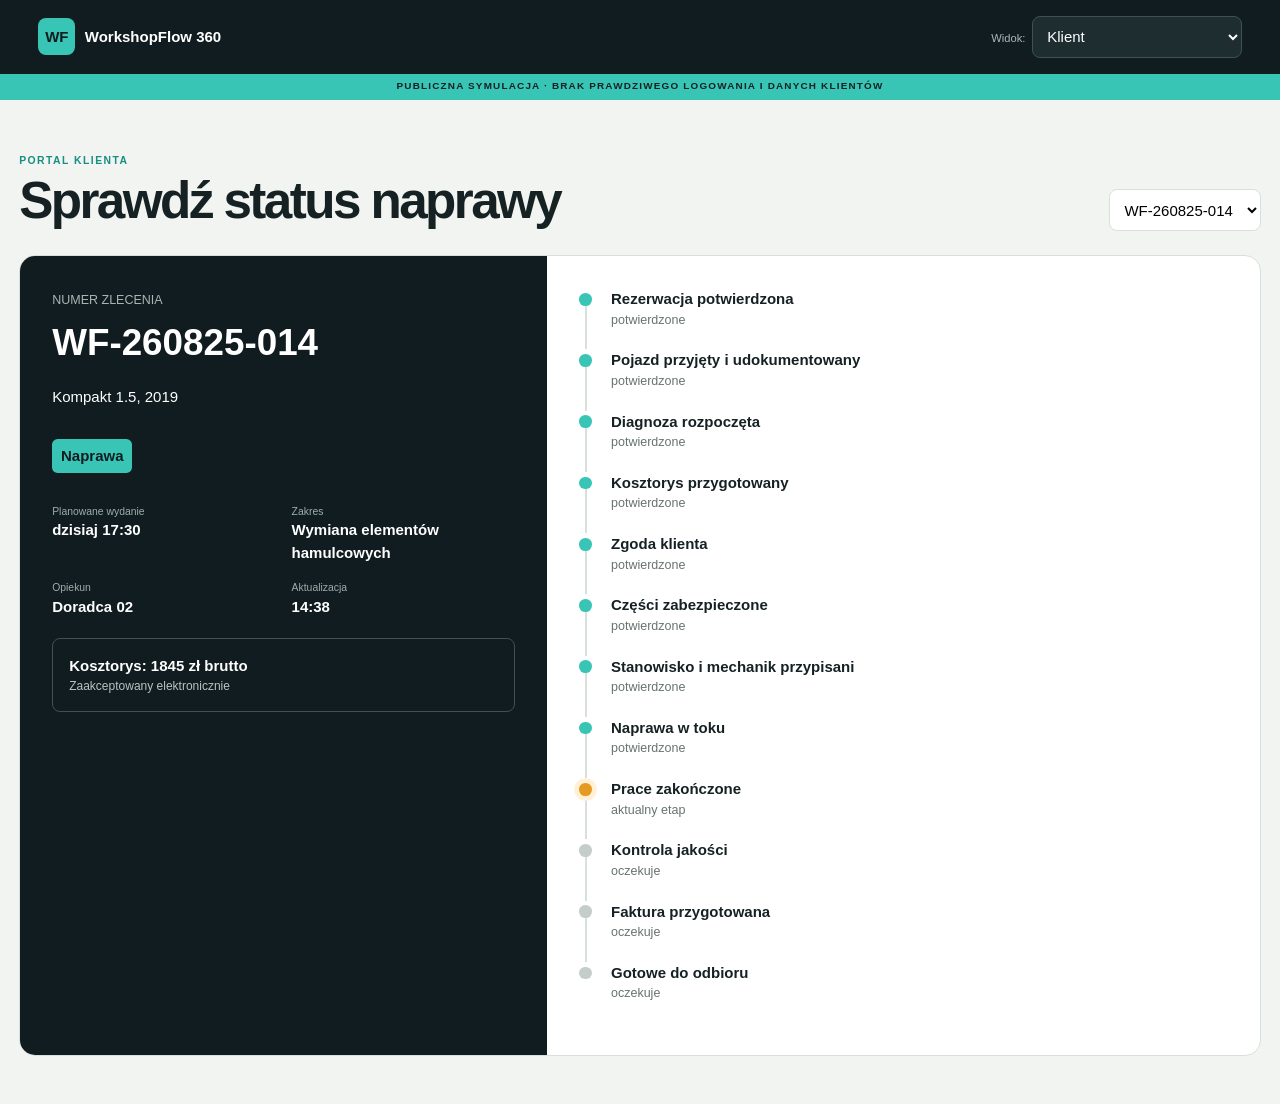
==== portal/index.html @ da0103a5 "Initial public portfolio release" ====
<!doctype html><html lang="pl"><head><meta charset="utf-8"><meta name="viewport" content="width=device-width,initial-scale=1"><meta name="theme-color" content="#101c1f"><title>Panel demo — WorkshopFlow 360</title><link rel="stylesheet" href="app.css"></head><body><header><a href="../index.html" class="brand"><span>WF</span> WorkshopFlow 360</a><div><label for="role">Widok:</label><select id="role"><option value="client">Klient</option><option value="advisor">Doradca serwisowy</option><option value="planner">Planista</option><option value="mechanic">Mechanik</option><option value="diagnostics">Diagnostyka</option><option value="parts">Magazyn części</option><option value="quality">Kontrola jakości</option><option value="billing">Administracja / faktury</option><option value="manager">Kierownik — pełny widok</option></select></div></header><div class="notice">PUBLICZNA SYMULACJA · BRAK PRAWDZIWEGO LOGOWANIA I DANYCH KLIENTÓW</div><main><section id="clientView" class="view"><div class="view-head"><div><small>PORTAL KLIENTA</small><h1>Sprawdź status naprawy</h1></div><select id="orderSelect"><option value="WF-260825-014">WF-260825-014</option><option value="WF-260825-019">WF-260825-019</option><option value="WF-260824-031">WF-260824-031</option></select></div><div id="clientOrder"></div></section><section id="staffView" class="view" hidden><div class="view-head"><div><small id="roleKicker">PANEL DZIAŁU</small><h1 id="roleTitle">Kolejka pracy</h1></div><div class="clock"><b>25.08.2026</b><span>14:42 · zmiana dzienna</span></div></div><div id="managerKpis" class="kpis"></div><div class="toolbar"><input id="search" placeholder="Szukaj zlecenia, pojazdu lub klienta…"><select id="statusFilter"><option value="all">Wszystkie statusy</option><option>Diagnoza</option><option>Oczekuje na zgodę</option><option>Części</option><option>Naprawa</option><option>Kontrola jakości</option><option>Gotowe</option></select></div><div class="table-wrap"><table><thead><tr><th>Zlecenie</th><th>Pojazd / klient</th><th>Etap</th><th>Termin</th><th>Odpowiedzialny</th><th id="amountHead">Wartość</th></tr></thead><tbody id="ordersBody"></tbody></table></div><div class="lower-grid"><article><b>Alerty dla tej roli</b><div id="alerts"></div></article><article><b>Obciążenie stanowisk</b><div id="bays"></div></article></div></section></main><script src="app.js"></script></body></html>
---- portal/app.css ----
:root{--dark:#101c1f;--teal:#39c5b5;--paper:#f2f4f1;--line:#d9dfdc;--muted:#667371;--red:#d95c4c;--amber:#e79a21}*{box-sizing:border-box}body{margin:0;background:var(--paper);color:#152123;font:15px/1.5 Inter,"Segoe UI",sans-serif}header{display:flex;justify-content:space-between;align-items:center;gap:1rem;padding:1rem 3vw;background:var(--dark);color:white}.brand{display:flex;align-items:center;gap:.6rem;color:white;text-decoration:none;font-weight:800}.brand span{display:grid;place-items:center;width:2.3rem;height:2.3rem;border-radius:.5rem;background:var(--teal);color:var(--dark)}header label{font-size:.7rem;color:#aab7b5;margin-right:.4rem}select,input{font:inherit;border:1px solid var(--line);border-radius:.5rem;padding:.65rem;background:white}header select{background:#1d2d30;color:white;border-color:#405053}.notice{text-align:center;background:var(--teal);font-size:.62rem;font-weight:900;letter-spacing:.12em;padding:.35rem}main{max-width:1280px;margin:auto;padding:3rem 1.2rem}.view-head{display:flex;justify-content:space-between;align-items:end;gap:1rem;margin-bottom:1.5rem}.view-head small{font-size:.65rem;font-weight:900;letter-spacing:.14em;color:#188e82}.view-head h1{font-size:clamp(2rem,4vw,4rem);letter-spacing:-.05em;line-height:1;margin:.3rem 0}.clock{text-align:right}.clock b,.clock span{display:block}.clock span{color:var(--muted);font-size:.75rem}.client-card{display:grid;grid-template-columns:.85fr 1.15fr;background:white;border:1px solid var(--line);border-radius:1rem;overflow:hidden}.client-summary{padding:2rem;background:var(--dark);color:white}.client-summary small{color:#a9b6b4}.client-summary h2{font-size:2.3rem;margin:.3rem 0}.client-summary .status{display:inline-block;padding:.35rem .55rem;background:var(--teal);color:var(--dark);font-weight:800;border-radius:.35rem;margin:1rem 0}.client-summary dl{display:grid;grid-template-columns:1fr 1fr;gap:1rem}.client-summary dt{font-size:.65rem;color:#9eadab}.client-summary dd{margin:0;font-weight:700}.estimate{margin-top:1.2rem;padding:1rem;border:1px solid #405053;border-radius:.5rem}.estimate b,.estimate span{display:block}.estimate span{font-size:.75rem;color:#b7c4c2}.approve{width:100%;margin-top:.7rem;padding:.7rem;border:0;border-radius:.45rem;background:var(--teal);font-weight:800;cursor:pointer}.timeline{padding:2rem}.step{display:grid;grid-template-columns:1rem 1fr;gap:1rem;padding:0 0 1.25rem;position:relative}.step:before{content:"";position:absolute;left:.38rem;top:.9rem;bottom:0;width:2px;background:var(--line)}.step:last-child:before{display:none}.step i{width:.8rem;height:.8rem;border-radius:50%;background:#c5cdca;margin-top:.3rem;z-index:1}.step.done i{background:var(--teal)}.step.active i{background:var(--amber);box-shadow:0 0 0 .3rem #fff0d6}.step b,.step small{display:block}.step small{color:var(--muted)}.kpis{display:grid;grid-template-columns:repeat(4,1fr);gap:.7rem;margin-bottom:1rem}.kpis div{background:white;border:1px solid var(--line);padding:1rem;border-radius:.7rem}.kpis small,.kpis b{display:block}.kpis small{color:var(--muted);font-size:.68rem}.kpis b{font-size:1.7rem}.toolbar{display:flex;gap:.6rem;margin:1rem 0}.toolbar input{flex:1}.table-wrap{overflow:auto;background:white;border:1px solid var(--line);border-radius:.8rem}table{width:100%;border-collapse:collapse;min-width:850px}th,td{text-align:left;padding:.85rem;border-bottom:1px solid var(--line);font-size:.78rem}th{font-size:.64rem;letter-spacing:.06em;color:var(--muted);background:#f8f9f7}.tag{display:inline-block;padding:.25rem .45rem;border-radius:99px;background:#e3f4f0;color:#08786d;font-weight:800}.tag.wait{background:#fff0d6;color:#9c6208}.tag.late{background:#f9dfdb;color:#9c3528}.lower-grid{display:grid;grid-template-columns:1fr 1fr;gap:.8rem;margin-top:.8rem}.lower-grid>article{background:white;border:1px solid var(--line);padding:1rem;border-radius:.7rem}.alert,.bay{display:flex;justify-content:space-between;gap:1rem;padding:.65rem 0;border-bottom:1px solid var(--line);font-size:.76rem}.alert span,.bay span{color:var(--muted)}.bar{width:120px;height:.4rem;background:#e5e9e7;border-radius:1rem;margin-top:.35rem;overflow:hidden}.bar i{display:block;height:100%;background:var(--teal)}@media(max-width:760px){header{align-items:flex-start;flex-direction:column}.view-head{align-items:flex-start;flex-direction:column}.client-card,.lower-grid{grid-template-columns:1fr}.kpis{grid-template-columns:1fr 1fr}.toolbar{flex-direction:column}.clock{text-align:left}}
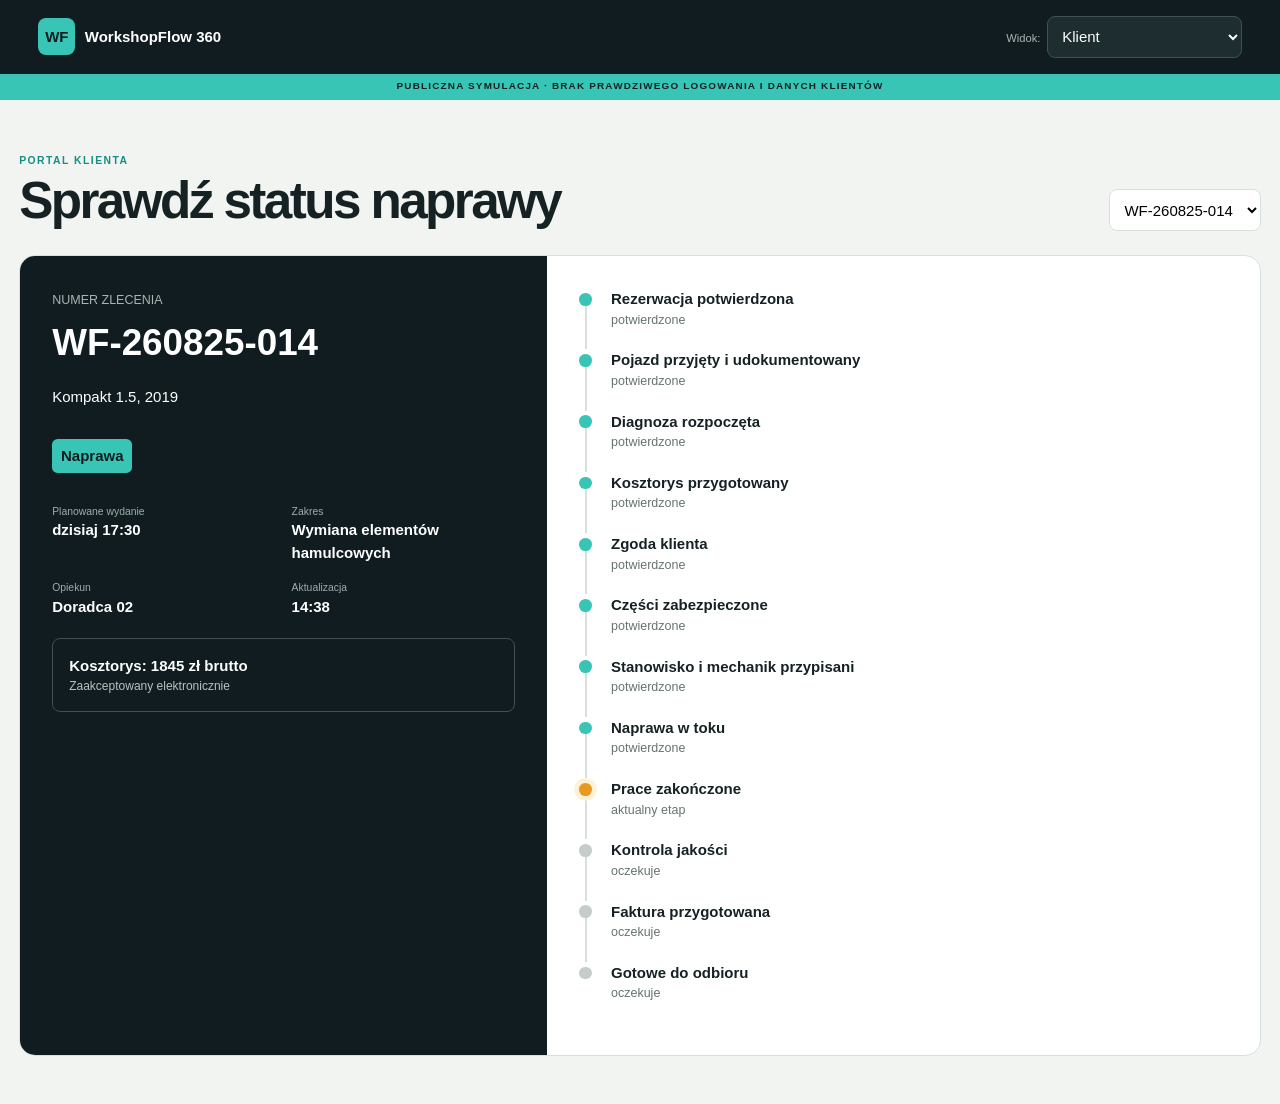
==== commit f6b7ad3a: "Polish public wording" ====
--- a/portal/index.html
+++ b/portal/index.html
@@ -1 +1 @@
-<!doctype html><html lang="pl"><head><meta charset="utf-8"><meta name="viewport" content="width=device-width,initial-scale=1"><meta name="theme-color" content="#101c1f"><title>Panel demo — WorkshopFlow 360</title><link rel="stylesheet" href="app.css"></head><body><header><a href="../index.html" class="brand"><span>WF</span> WorkshopFlow 360</a><div><label for="role">Widok:</label><select id="role"><option value="client">Klient</option><option value="advisor">Doradca serwisowy</option><option value="planner">Planista</option><option value="mechanic">Mechanik</option><option value="diagnostics">Diagnostyka</option><option value="parts">Magazyn części</option><option value="quality">Kontrola jakości</option><option value="billing">Administracja / faktury</option><option value="manager">Kierownik — pełny widok</option></select></div></header><div class="notice">PUBLICZNA SYMULACJA · BRAK PRAWDZIWEGO LOGOWANIA I DANYCH KLIENTÓW</div><main><section id="clientView" class="view"><div class="view-head"><div><small>PORTAL KLIENTA</small><h1>Sprawdź status naprawy</h1></div><select id="orderSelect"><option value="WF-260825-014">WF-260825-014</option><option value="WF-260825-019">WF-260825-019</option><option value="WF-260824-031">WF-260824-031</option></select></div><div id="clientOrder"></div></section><section id="staffView" class="view" hidden><div class="view-head"><div><small id="roleKicker">PANEL DZIAŁU</small><h1 id="roleTitle">Kolejka pracy</h1></div><div class="clock"><b>25.08.2026</b><span>14:42 · zmiana dzienna</span></div></div><div id="managerKpis" class="kpis"></div><div class="toolbar"><input id="search" placeholder="Szukaj zlecenia, pojazdu lub klienta…"><select id="statusFilter"><option value="all">Wszystkie statusy</option><option>Diagnoza</option><option>Oczekuje na zgodę</option><option>Części</option><option>Naprawa</option><option>Kontrola jakości</option><option>Gotowe</option></select></div><div class="table-wrap"><table><thead><tr><th>Zlecenie</th><th>Pojazd / klient</th><th>Etap</th><th>Termin</th><th>Odpowiedzialny</th><th id="amountHead">Wartość</th></tr></thead><tbody id="ordersBody"></tbody></table></div><div class="lower-grid"><article><b>Alerty dla tej roli</b><div id="alerts"></div></article><article><b>Obciążenie stanowisk</b><div id="bays"></div></article></div></section></main><script src="app.js"></script></body></html>
+<!doctype html><html lang="pl"><head><meta charset="utf-8"><meta name="viewport" content="width=device-width,initial-scale=1"><meta name="theme-color" content="#101c1f"><title>Panel demo, WorkshopFlow 360</title><link rel="stylesheet" href="app.css"></head><body><header><a href="../index.html" class="brand"><span>WF</span> WorkshopFlow 360</a><div><label for="role">Widok:</label><select id="role"><option value="client">Klient</option><option value="advisor">Doradca serwisowy</option><option value="planner">Planista</option><option value="mechanic">Mechanik</option><option value="diagnostics">Diagnostyka</option><option value="parts">Magazyn części</option><option value="quality">Kontrola jakości</option><option value="billing">Administracja / faktury</option><option value="manager">Kierownik, pełny widok</option></select></div></header><div class="notice">PUBLICZNA SYMULACJA · BRAK PRAWDZIWEGO LOGOWANIA I DANYCH KLIENTÓW</div><main><section id="clientView" class="view"><div class="view-head"><div><small>PORTAL KLIENTA</small><h1>Sprawdź status naprawy</h1></div><select id="orderSelect"><option value="WF-260825-014">WF-260825-014</option><option value="WF-260825-019">WF-260825-019</option><option value="WF-260824-031">WF-260824-031</option></select></div><div id="clientOrder"></div></section><section id="staffView" class="view" hidden><div class="view-head"><div><small id="roleKicker">PANEL DZIAŁU</small><h1 id="roleTitle">Kolejka pracy</h1></div><div class="clock"><b>25.08.2026</b><span>14:42 · zmiana dzienna</span></div></div><div id="managerKpis" class="kpis"></div><div class="toolbar"><input id="search" placeholder="Szukaj zlecenia, pojazdu lub klienta…"><select id="statusFilter"><option value="all">Wszystkie statusy</option><option>Diagnoza</option><option>Oczekuje na zgodę</option><option>Części</option><option>Naprawa</option><option>Kontrola jakości</option><option>Gotowe</option></select></div><div class="table-wrap"><table><thead><tr><th>Zlecenie</th><th>Pojazd / klient</th><th>Etap</th><th>Termin</th><th>Odpowiedzialny</th><th id="amountHead">Wartość</th></tr></thead><tbody id="ordersBody"></tbody></table></div><div class="lower-grid"><article><b>Alerty dla tej roli</b><div id="alerts"></div></article><article><b>Obciążenie stanowisk</b><div id="bays"></div></article></div></section></main><script src="app.js"></script></body></html>
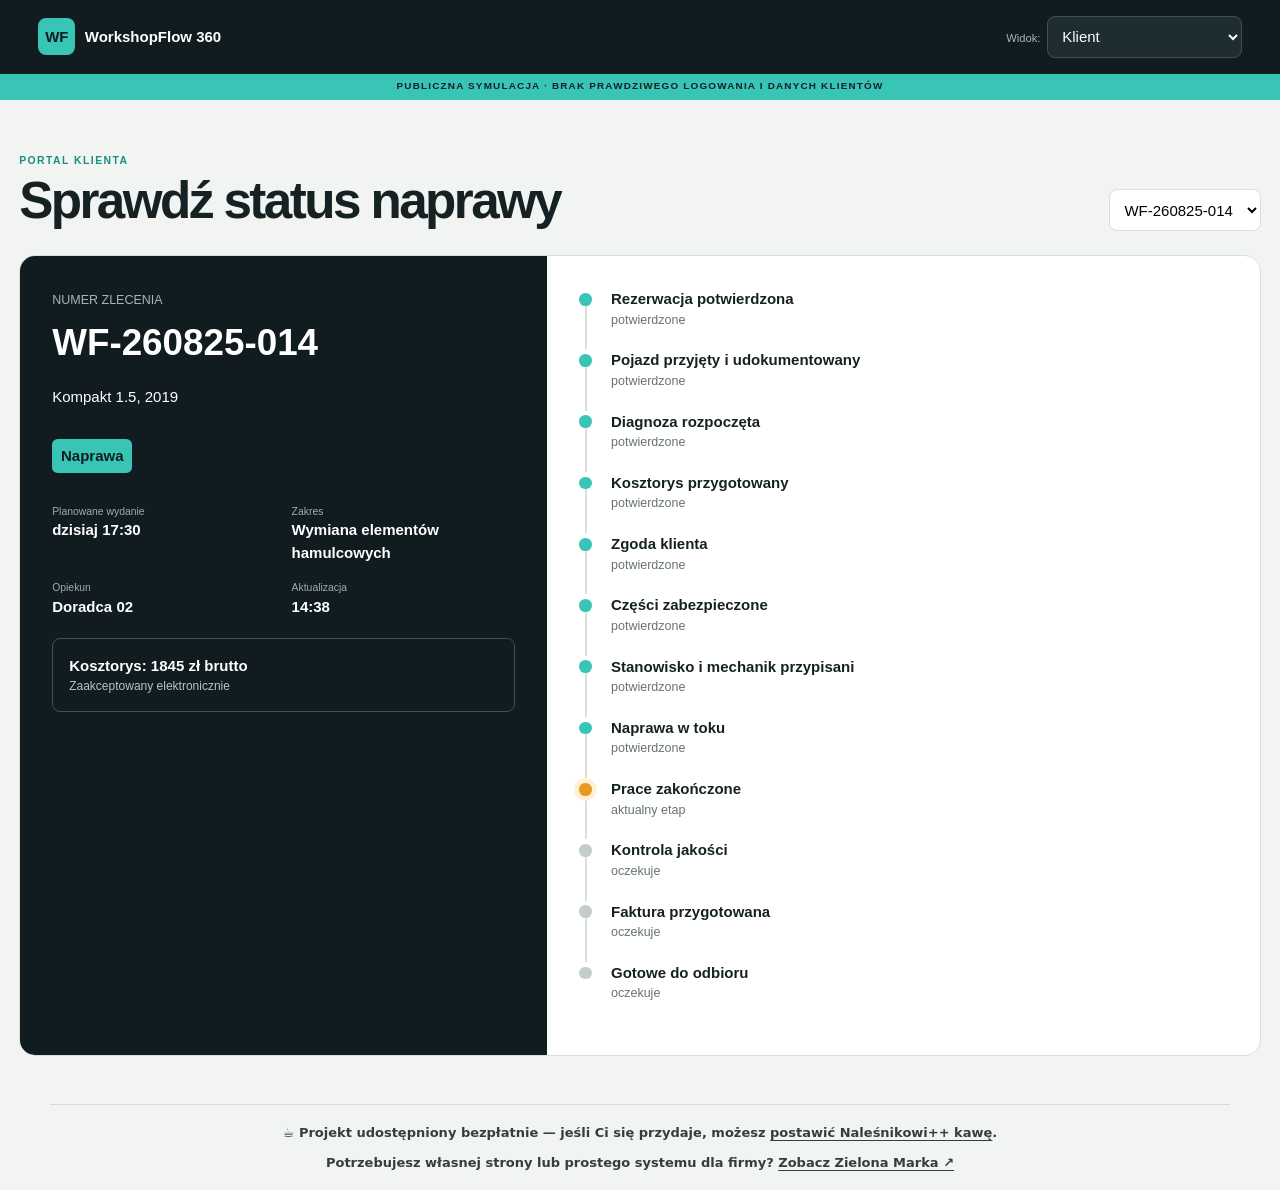
==== commit 43a36c25: "Add coffee support and Zielona Marka footer link" ====
--- a/portal/index.html
+++ b/portal/index.html
@@ -1 +1,11 @@
-<!doctype html><html lang="pl"><head><meta charset="utf-8"><meta name="viewport" content="width=device-width,initial-scale=1"><meta name="theme-color" content="#101c1f"><title>Panel demo, WorkshopFlow 360</title><link rel="stylesheet" href="app.css"></head><body><header><a href="../index.html" class="brand"><span>WF</span> WorkshopFlow 360</a><div><label for="role">Widok:</label><select id="role"><option value="client">Klient</option><option value="advisor">Doradca serwisowy</option><option value="planner">Planista</option><option value="mechanic">Mechanik</option><option value="diagnostics">Diagnostyka</option><option value="parts">Magazyn części</option><option value="quality">Kontrola jakości</option><option value="billing">Administracja / faktury</option><option value="manager">Kierownik, pełny widok</option></select></div></header><div class="notice">PUBLICZNA SYMULACJA · BRAK PRAWDZIWEGO LOGOWANIA I DANYCH KLIENTÓW</div><main><section id="clientView" class="view"><div class="view-head"><div><small>PORTAL KLIENTA</small><h1>Sprawdź status naprawy</h1></div><select id="orderSelect"><option value="WF-260825-014">WF-260825-014</option><option value="WF-260825-019">WF-260825-019</option><option value="WF-260824-031">WF-260824-031</option></select></div><div id="clientOrder"></div></section><section id="staffView" class="view" hidden><div class="view-head"><div><small id="roleKicker">PANEL DZIAŁU</small><h1 id="roleTitle">Kolejka pracy</h1></div><div class="clock"><b>25.08.2026</b><span>14:42 · zmiana dzienna</span></div></div><div id="managerKpis" class="kpis"></div><div class="toolbar"><input id="search" placeholder="Szukaj zlecenia, pojazdu lub klienta…"><select id="statusFilter"><option value="all">Wszystkie statusy</option><option>Diagnoza</option><option>Oczekuje na zgodę</option><option>Części</option><option>Naprawa</option><option>Kontrola jakości</option><option>Gotowe</option></select></div><div class="table-wrap"><table><thead><tr><th>Zlecenie</th><th>Pojazd / klient</th><th>Etap</th><th>Termin</th><th>Odpowiedzialny</th><th id="amountHead">Wartość</th></tr></thead><tbody id="ordersBody"></tbody></table></div><div class="lower-grid"><article><b>Alerty dla tej roli</b><div id="alerts"></div></article><article><b>Obciążenie stanowisk</b><div id="bays"></div></article></div></section></main><script src="app.js"></script></body></html>
+<!doctype html><html lang="pl"><head><meta charset="utf-8"><meta name="viewport" content="width=device-width,initial-scale=1"><meta name="theme-color" content="#101c1f"><title>Panel demo, WorkshopFlow 360</title><link rel="stylesheet" href="app.css"></head><body><header><a href="../index.html" class="brand"><span>WF</span> WorkshopFlow 360</a><div><label for="role">Widok:</label><select id="role"><option value="client">Klient</option><option value="advisor">Doradca serwisowy</option><option value="planner">Planista</option><option value="mechanic">Mechanik</option><option value="diagnostics">Diagnostyka</option><option value="parts">Magazyn części</option><option value="quality">Kontrola jakości</option><option value="billing">Administracja / faktury</option><option value="manager">Kierownik, pełny widok</option></select></div></header><div class="notice">PUBLICZNA SYMULACJA · BRAK PRAWDZIWEGO LOGOWANIA I DANYCH KLIENTÓW</div><main><section id="clientView" class="view"><div class="view-head"><div><small>PORTAL KLIENTA</small><h1>Sprawdź status naprawy</h1></div><select id="orderSelect" aria-label="Numer zlecenia"><option value="WF-260825-014">WF-260825-014</option><option value="WF-260825-019">WF-260825-019</option><option value="WF-260824-031">WF-260824-031</option></select></div><div id="clientOrder"></div></section><section id="staffView" class="view" hidden><div class="view-head"><div><small id="roleKicker">PANEL DZIAŁU</small><h1 id="roleTitle">Kolejka pracy</h1></div><div class="clock"><b>25.08.2026</b><span>14:42 · zmiana dzienna</span></div></div><div id="managerKpis" class="kpis"></div><div class="toolbar"><input id="search" aria-label="Szukaj zlecenia" placeholder="Szukaj zlecenia, pojazdu lub klienta…"><select id="statusFilter" aria-label="Filtr statusu"><option value="all">Wszystkie statusy</option><option>Diagnoza</option><option>Oczekuje na zgodę</option><option>Części</option><option>Naprawa</option><option>Kontrola jakości</option><option>Gotowe</option></select></div><div class="table-wrap"><table><thead><tr><th>Zlecenie</th><th>Pojazd / klient</th><th>Etap</th><th>Termin</th><th>Odpowiedzialny</th><th id="amountHead">Wartość</th></tr></thead><tbody id="ordersBody"></tbody></table></div><div class="lower-grid"><article><b>Alerty dla tej roli</b><div id="alerts"></div></article><article><b>Obciążenie stanowisk</b><div id="bays"></div></article></div></section></main><script src="app.js"></script>
+  <style>
+    .creator-support-strip{max-width:1180px;margin:0 auto;padding:18px 20px;display:flex;flex-wrap:wrap;justify-content:center;gap:10px 18px;border-top:1px solid rgba(127,127,127,.22);font:600 13px/1.5 system-ui,-apple-system,"Segoe UI",sans-serif;text-align:center}
+    .creator-support-strip span{opacity:.86}.creator-support-strip a{font-weight:800;color:inherit;text-decoration:underline;text-underline-offset:3px}
+    @media print{.creator-support-strip{display:none!important}}
+  </style>
+  <aside class="creator-support-strip" aria-label="Wsparcie autora i Zielona Marka">
+    <span>☕ Projekt udostępniony bezpłatnie — jeśli Ci się przydaje, możesz <a href="https://buymeacoffee.com/nalesnik_plus_plus" target="_blank" rel="noopener noreferrer">postawić Naleśnikowi++ kawę</a>.</span>
+    <span>Potrzebujesz własnej strony lub prostego systemu dla firmy? <a href="https://zielona-marka.pl" target="_blank" rel="noopener noreferrer">Zobacz Zielona Marka ↗</a></span>
+  </aside>
+</body></html>
